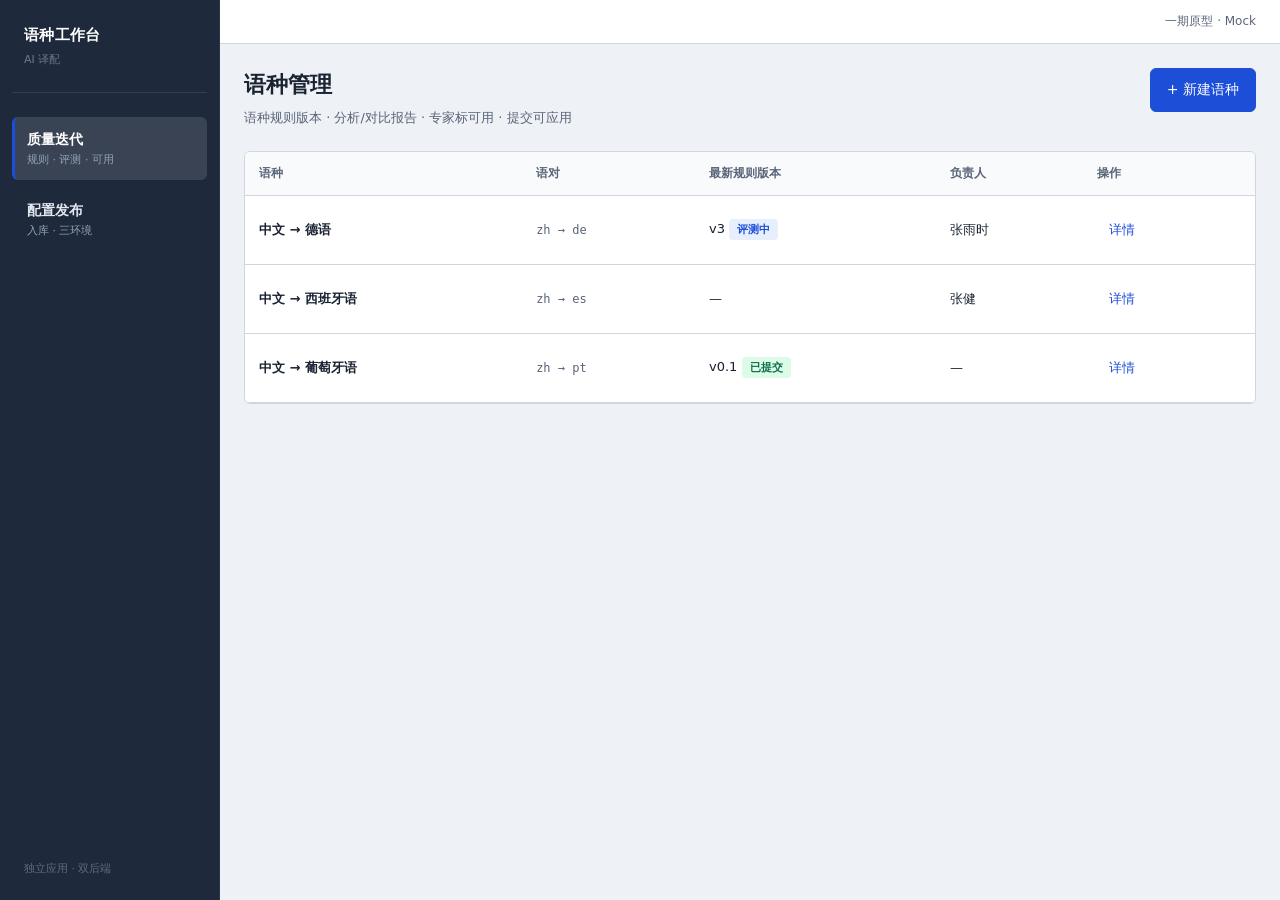
==== index.html @ fb77ff57 "Add root index redirect for GitHub Pages Fixes 404 on site root; links to eval-prototype." ====
<!DOCTYPE html>
<html lang="zh-CN">
  <head>
    <meta charset="UTF-8" />
    <meta http-equiv="refresh" content="0; url=eval-prototype/index.html#/iter" />
    <title>语种工作台 · 一期原型</title>
    <script>
      location.replace("eval-prototype/index.html#/iter");
    </script>
  </head>
  <body>
    <p>
      正在打开原型… 若未跳转，请点
      <a href="eval-prototype/index.html#/iter">质量迭代</a>
      或
      <a href="eval-prototype/index.html#/config">配置发布</a>
    </p>
  </body>
</html>
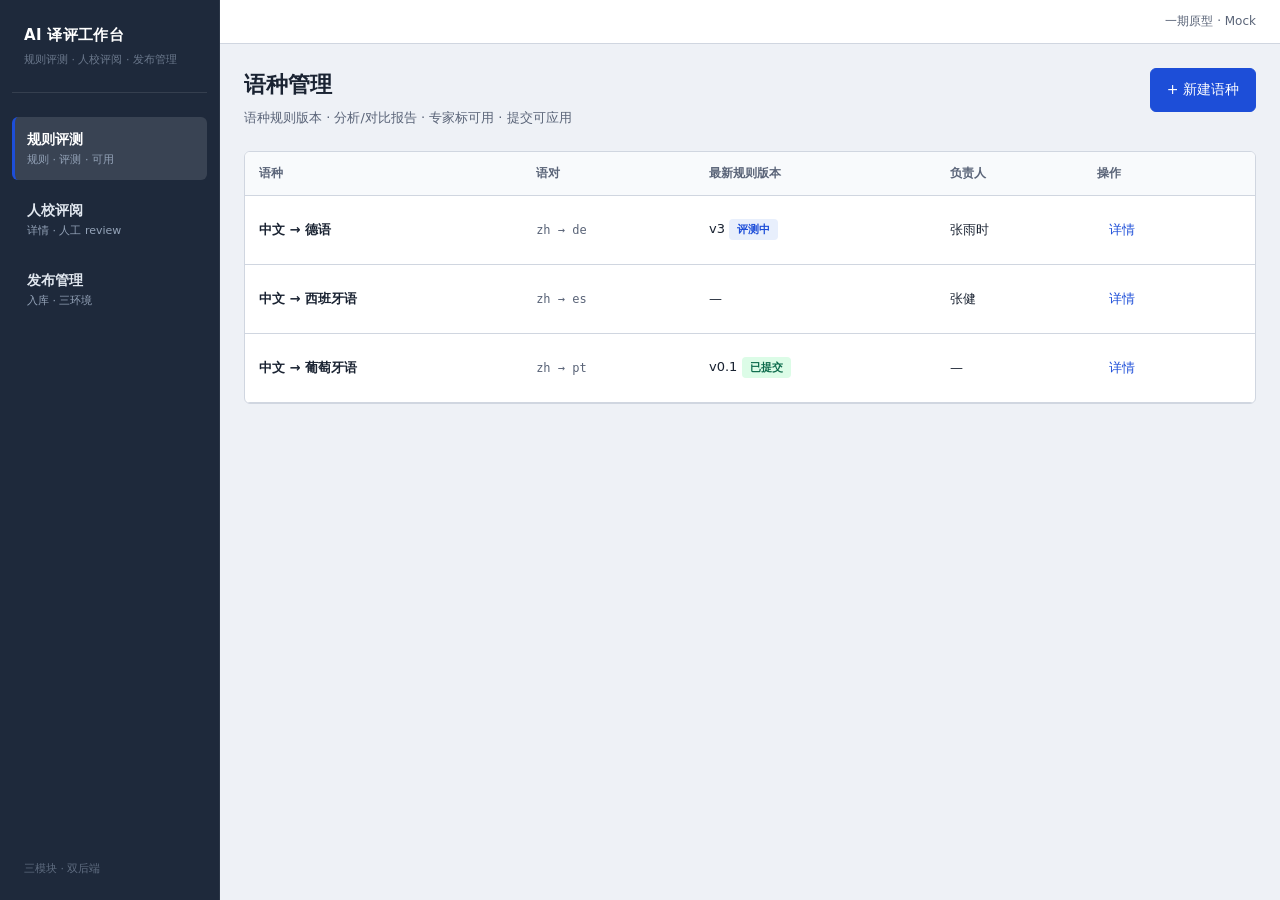
==== commit b4f6edf2: "feat: add 人校评阅 module placeholder and sync docs Introduce third sidebar module (#/review) with place" ====
--- a/index.html
+++ b/index.html
@@ -3,7 +3,7 @@
   <head>
     <meta charset="UTF-8" />
     <meta http-equiv="refresh" content="0; url=eval-prototype/index.html#/iter" />
-    <title>语种工作台 · 一期原型</title>
+    <title>AI 译评工作台 · 一期原型</title>
     <script>
       location.replace("eval-prototype/index.html#/iter");
     </script>
@@ -11,9 +11,9 @@
   <body>
     <p>
       正在打开原型… 若未跳转，请点
-      <a href="eval-prototype/index.html#/iter">质量迭代</a>
+      <a href="eval-prototype/index.html#/iter">规则评测</a>
       或
-      <a href="eval-prototype/index.html#/config">配置发布</a>
+      <a href="eval-prototype/index.html#/config">发布管理</a>
     </p>
   </body>
 </html>
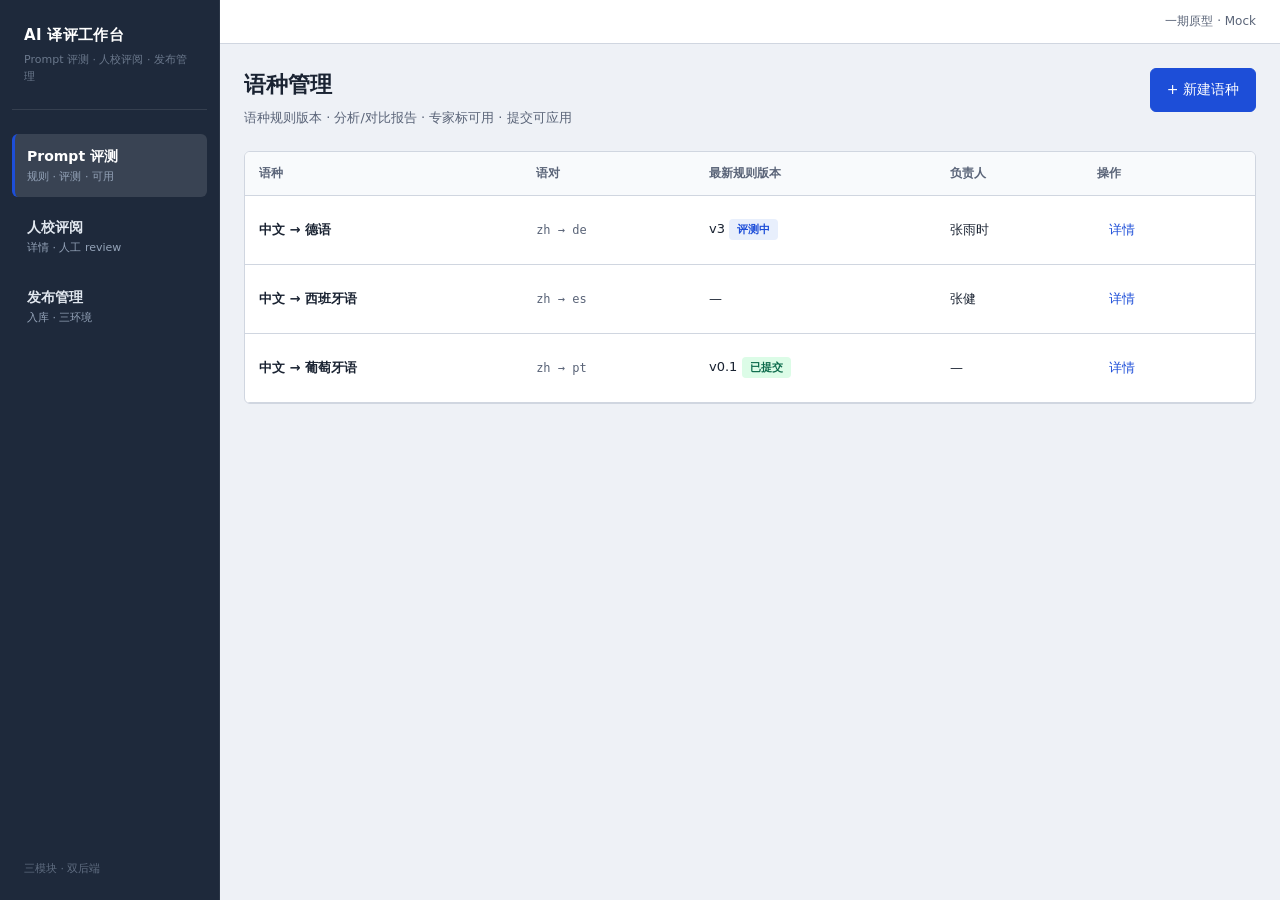
==== commit 4205d7a5: "docs: Prompt 评测 rename, config sync-only langs, ops flow - Rename 规则评测 to Prompt 评测 across PRDs, pro" ====
--- a/index.html
+++ b/index.html
@@ -11,7 +11,7 @@
   <body>
     <p>
       正在打开原型… 若未跳转，请点
-      <a href="eval-prototype/index.html#/iter">规则评测</a>
+      <a href="eval-prototype/index.html#/iter">Prompt 评测</a>
       或
       <a href="eval-prototype/index.html#/config">发布管理</a>
     </p>
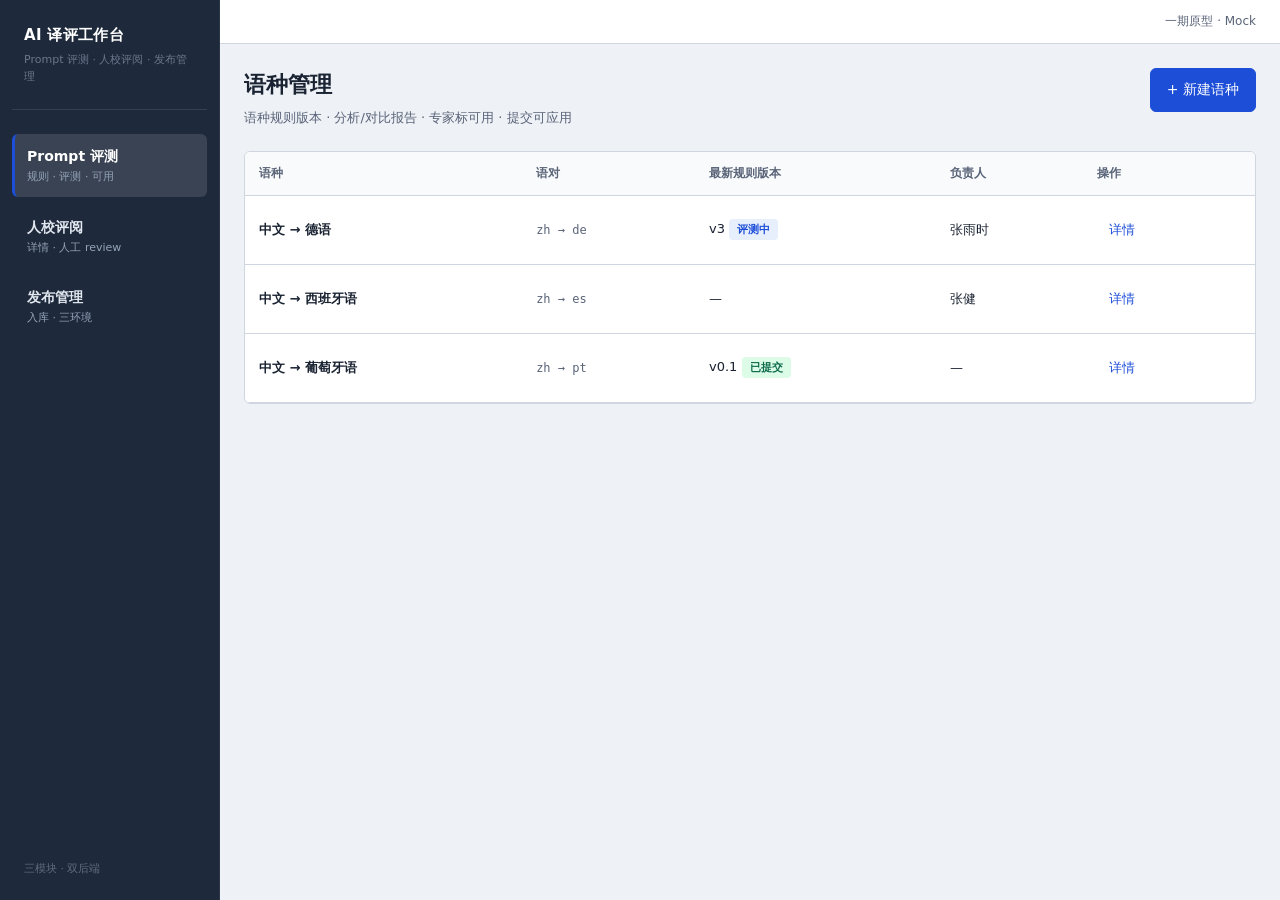
==== commit 54f5a899: "fix: 发布管理 MVP 序号模型与 publish-mvp 英文路径" ====
--- a/index.html
+++ b/index.html
@@ -11,9 +11,9 @@
   <body>
     <p>
       正在打开原型… 若未跳转，请点
-      <a href="eval-prototype/index.html#/iter">Prompt 评测</a>
-      或
-      <a href="eval-prototype/index.html#/config">发布管理</a>
+      <a href="eval-prototype/index.html#/iter">Prompt 评测</a>、
+      <a href="eval-prototype/index.html#/config">发布管理（完整原型）</a> 或
+      <a href="publish-mvp/index.html">发布管理 MVP</a>
     </p>
   </body>
 </html>
